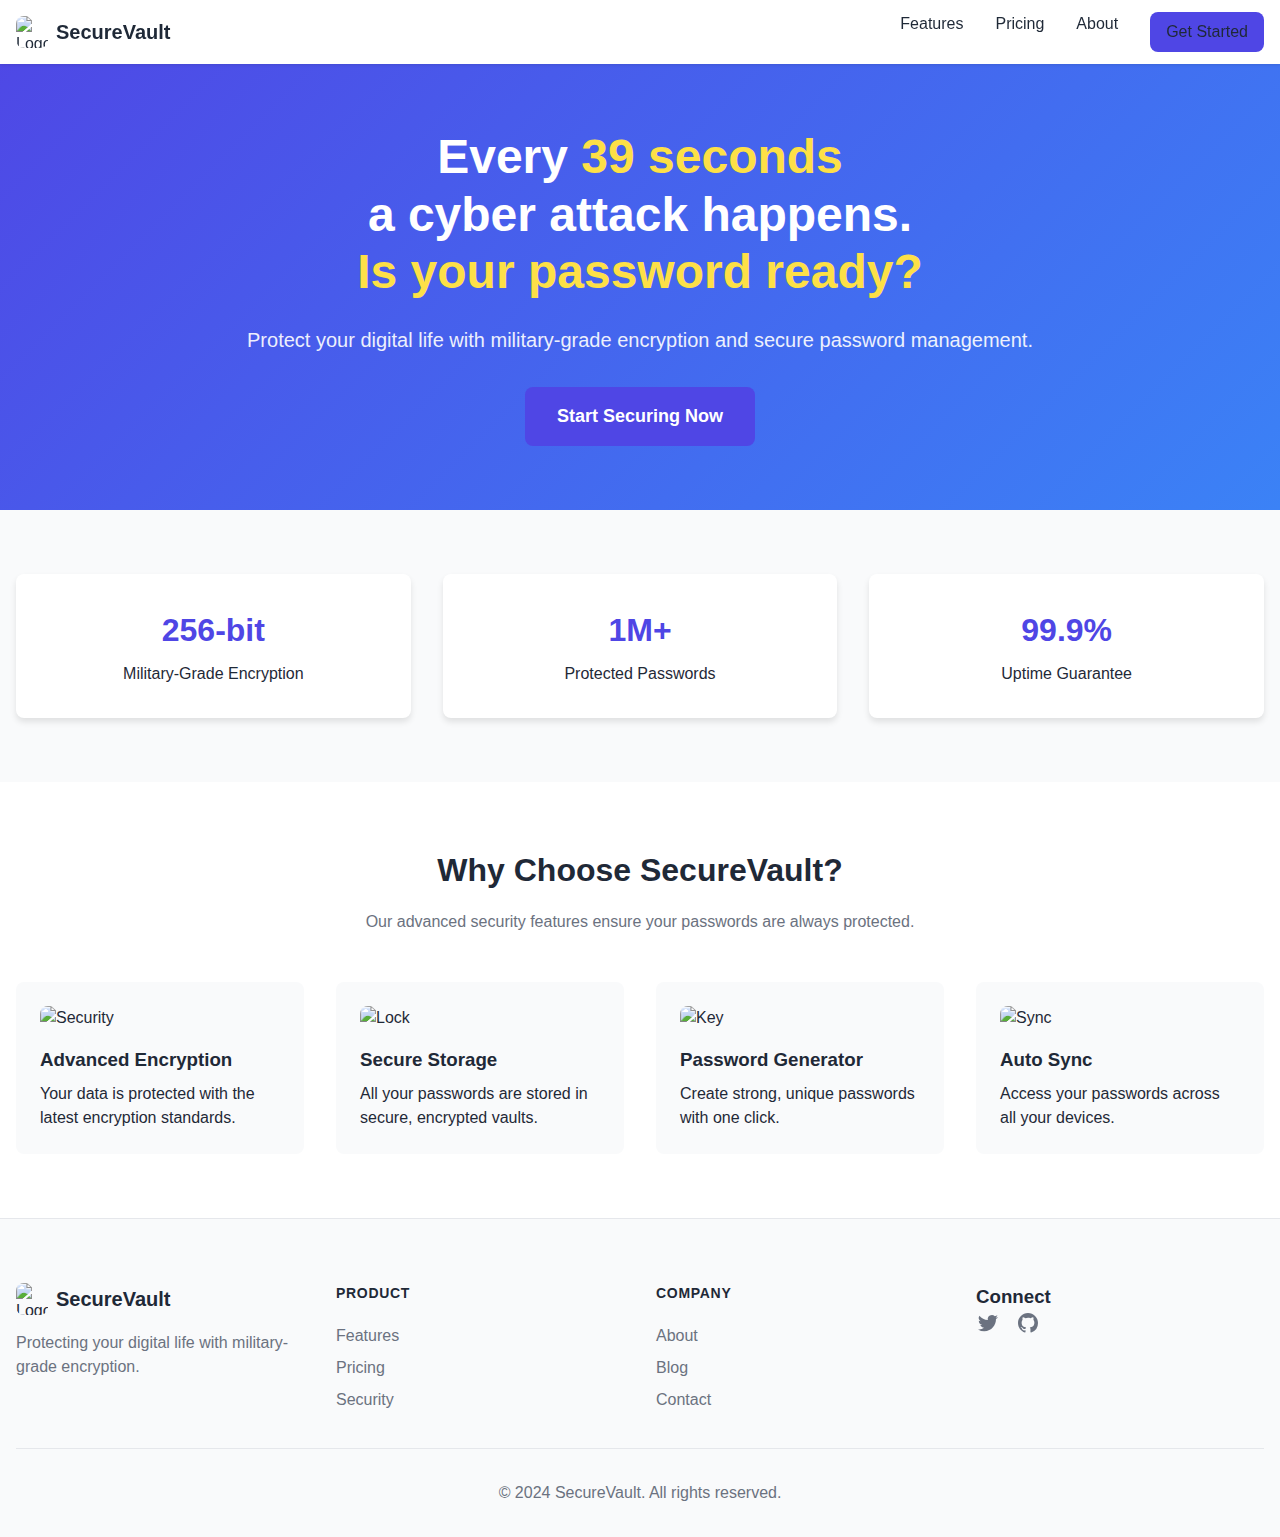
==== index.html @ 6da3cb39 "first commit" ====
<!DOCTYPE html>
<html lang="en">
<head>
    <meta charset="UTF-8">
    <meta name="viewport" content="width=device-width, initial-scale=1.0">
    <title>SecureVault - Password Manager</title>
    <link rel="stylesheet" href="new.css">
</head>
<body>
    <nav class="navbar">
        <div class="container">
            <div class="logo">
                <img src="https://images.unsplash.com/photo-1633265486064-086b219458ec?w=48&h=48&fit=crop" alt="Logo">
                <span>SecureVault</span>
            </div>
            <div class="nav-toggle">
                <span></span>
                <span></span>
                <span></span>
            </div>
            <ul class="nav-menu">
                <li><a href="#features">Features</a></li>
                <li><a href="#pricing">Pricing</a></li>
                <li><a href="#about">About</a></li>
                <li><a href="login.html" class="btn-primary">Get Started</a></li>
            </ul>
        </div>
    </nav>

    <header class="hero">
        <div class="container">
            <h1>Every <span class="highlight">39 seconds</span><br>
                a cyber attack happens.<br>
                <span class="highlight">Is your password ready?</span>
            </h1>
            <p>Protect your digital life with military-grade encryption and secure password management.</p>
            <a href="login.html" class="btn-large">Start Securing Now</a>
        </div>
    </header>

    <section class="stats">
        <div class="container">
            <div class="stat-card">
                <div class="stat-number">256-bit</div>
                <div class="stat-label">Military-Grade Encryption</div>
            </div>
            <div class="stat-card">
                <div class="stat-number">1M+</div>
                <div class="stat-label">Protected Passwords</div>
            </div>
            <div class="stat-card">
                <div class="stat-number">99.9%</div>
                <div class="stat-label">Uptime Guarantee</div>
            </div>
        </div>
    </section>

    <section class="features">
        <div class="container">
            <h2>Why Choose SecureVault?</h2>
            <p class="section-desc">Our advanced security features ensure your passwords are always protected.</p>
            
            <div class="feature-grid">
                <div class="feature-card">
                    <img src="https://images.unsplash.com/photo-1633265486064-086b219458ec?w=48&h=48&fit=crop" alt="Security">
                    <h3>Advanced Encryption</h3>
                    <p>Your data is protected with the latest encryption standards.</p>
                </div>
                <div class="feature-card">
                    <img src="https://images.unsplash.com/photo-1633265486064-086b219458ec?w=48&h=48&fit=crop" alt="Lock">
                    <h3>Secure Storage</h3>
                    <p>All your passwords are stored in secure, encrypted vaults.</p>
                </div>
                <div class="feature-card">
                    <img src="https://images.unsplash.com/photo-1633265486064-086b219458ec?w=48&h=48&fit=crop" alt="Key">
                    <h3>Password Generator</h3>
                    <p>Create strong, unique passwords with one click.</p>
                </div>
                <div class="feature-card">
                    <img src="https://images.unsplash.com/photo-1633265486064-086b219458ec?w=48&h=48&fit=crop" alt="Sync">
                    <h3>Auto Sync</h3>
                    <p>Access your passwords across all your devices.</p>
                </div>
            </div>
        </div>
    </section>

    <footer class="footer">
        <div class="container">
            <div class="footer-grid">
                <div class="footer-brand">
                    <div class="logo">
                        <img src="https://images.unsplash.com/photo-1633265486064-086b219458ec?w=32&h=32&fit=crop" alt="Logo">
                        <span>SecureVault</span>
                    </div>
                    <p>Protecting your digital life with military-grade encryption.</p>
                </div>
                
                <div class="footer-links">
                    <h3>Product</h3>
                    <ul>
                        <li><a href="#">Features</a></li>
                        <li><a href="#">Pricing</a></li>
                        <li><a href="#">Security</a></li>
                    </ul>
                </div>

                <div class="footer-links">
                    <h3>Company</h3>
                    <ul>
                        <li><a href="#">About</a></li>
                        <li><a href="#">Blog</a></li>
                        <li><a href="#">Contact</a></li>
                    </ul>
                </div>

                <div class="footer-social">
                    <h3>Connect</h3>
                    <div class="social-icons">
                        <a href="#" aria-label="Twitter">
                            <svg viewBox="0 0 24 24" fill="currentColor">
                                <path d="M8.29 20.251c7.547 0 11.675-6.253 11.675-11.675 0-.178 0-.355-.012-.53A8.348 8.348 0 0022 5.92a8.19 8.19 0 01-2.357.646 4.118 4.118 0 001.804-2.27 8.224 8.224 0 01-2.605.996 4.107 4.107 0 00-6.993 3.743 11.65 11.65 0 01-8.457-4.287 4.106 4.106 0 001.27 5.477A4.072 4.072 0 012.8 9.713v.052a4.105 4.105 0 003.292 4.022 4.095 4.095 0 01-1.853.07 4.108 4.108 0 003.834 2.85A8.233 8.233 0 012 18.407a11.616 11.616 0 006.29 1.84"/>
                            </svg>
                        </a>
                        <a href="#" aria-label="GitHub">
                            <svg viewBox="0 0 24 24" fill="currentColor">
                                <path d="M12 2C6.477 2 2 6.484 2 12.017c0 4.425 2.865 8.18 6.839 9.504.5.092.682-.217.682-.483 0-.237-.008-.868-.013-1.703-2.782.605-3.369-1.343-3.369-1.343-.454-1.158-1.11-1.466-1.11-1.466-.908-.62.069-.608.069-.608 1.003.07 1.531 1.032 1.531 1.032.892 1.53 2.341 1.088 2.91.832.092-.647.35-1.088.636-1.338-2.22-.253-4.555-1.113-4.555-4.951 0-1.093.39-1.988 1.029-2.688-.103-.253-.446-1.272.098-2.65 0 0 .84-.27 2.75 1.026A9.564 9.564 0 0112 6.844c.85.004 1.705.115 2.504.337 1.909-1.296 2.747-1.027 2.747-1.027.546 1.379.202 2.398.1 2.651.64.7 1.028 1.595 1.028 2.688 0 3.848-2.339 4.695-4.566 4.943.359.309.678.92.678 1.855 0 1.338-.012 2.419-.012 2.747 0 .268.18.58.688.482A10.019 10.019 0 0022 12.017C22 6.484 17.522 2 12 2z"/>
                            </svg>
                        </a>
                    </div>
                </div>
            </div>
            <div class="footer-bottom">
                <p>&copy; 2024 SecureVault. All rights reserved.</p>
            </div>
        </div>
    </footer>

    <script>
        document.querySelector('.nav-toggle').addEventListener('click', function() {
            document.querySelector('.nav-menu').classList.toggle('active');
            this.classList.toggle('active');
        });
    </script>
</body>
</html>
---- new.css ----
/* Reset and Base Styles */
:root {
    --primary-color: #4f46e5;
    --primary-hover: #4338ca;
    --text-dark: #1f2937;
    --text-light: #6b7280;
    --white: #ffffff;
    --gray-50: #f9fafb;
    --gray-100: #f3f4f6;
    --gray-200: #e5e7eb;
}

* {
    margin: 0;
    padding: 0;
    box-sizing: border-box;
}

body {
    font-family: -apple-system, BlinkMacSystemFont, 'Segoe UI', Roboto, Oxygen, Ubuntu, Cantarell, sans-serif;
    line-height: 1.5;
    color: var(--text-dark);
}

.container {
    width: 100%;
    max-width: 1280px;
    margin: 0 auto;
    padding: 0 1rem;
}

/* Buttons */
.btn-primary, .btn-large {
    display: inline-block;
    padding: 0.5rem 1rem;
    background-color: var(--primary-color);
    color: var(--white);
    text-decoration: none;
    border-radius: 0.5rem;
    transition: background-color 0.3s ease;
}

.btn-large {
    padding: 1rem 2rem;
    font-size: 1.125rem;
    font-weight: 600;
}

.btn-primary:hover, .btn-large:hover {
    background-color: var(--primary-hover);
}

/* Navigation */
.navbar {
    position: fixed;
    top: 0;
    left: 0;
    right: 0;
    background: var(--white);
    box-shadow: 0 1px 3px rgba(0,0,0,0.1);
    z-index: 1000;
}

.navbar .container {
    display: flex;
    justify-content: space-between;
    align-items: center;
    height: 4rem;
}

.logo {
    display: flex;
    align-items: center;
    gap: 0.5rem;
}

.logo img {
    width: 2rem;
    height: 2rem;
    border-radius: 0.5rem;
}

.logo span {
    font-size: 1.25rem;
    font-weight: 700;
}

.nav-menu {
    display: flex;
    gap: 2rem;
    list-style: none;
}

.nav-menu a {
    color: var(--text-dark);
    text-decoration: none;
    transition: color 0.3s ease;
}

.nav-menu a:hover {
    color: var(--primary-color);
}

.nav-toggle {
    display: none;
    flex-direction: column;
    gap: 0.25rem;
    cursor: pointer;
}

.nav-toggle span {
    display: block;
    width: 1.5rem;
    height: 2px;
    background-color: var(--text-dark);
    transition: all 0.3s ease;
}

/* Hero Section */
.hero {
    padding: 8rem 0 4rem;
    background: linear-gradient(135deg, #4f46e5 0%, #3b82f6 100%);
    color: var(--white);
    text-align: center;
}

.hero h1 {
    font-size: 3rem;
    line-height: 1.2;
    margin-bottom: 1.5rem;
}

.hero .highlight {
    color: #fde047;
}

.hero p {
    font-size: 1.25rem;
    margin-bottom: 2rem;
    opacity: 0.9;
}

/* Stats Section */
.stats {
    padding: 4rem 0;
    background: var(--gray-50);
}

.stats .container {
    display: grid;
    grid-template-columns: repeat(auto-fit, minmax(250px, 1fr));
    gap: 2rem;
}

.stat-card {
    background: var(--white);
    padding: 2rem;
    border-radius: 0.5rem;
    text-align: center;
    box-shadow: 0 4px 6px rgba(0,0,0,0.1);
}

.stat-number {
    font-size: 2rem;
    font-weight: 700;
    color: var(--primary-color);
    margin-bottom: 0.5rem;
}

/* Features Section */
.features {
    padding: 4rem 0;
    background: var(--white);
}

.features h2 {
    text-align: center;
    font-size: 2rem;
    margin-bottom: 1rem;
}

.section-desc {
    text-align: center;
    color: var(--text-light);
    margin-bottom: 3rem;
}

.feature-grid {
    display: grid;
    grid-template-columns: repeat(auto-fit, minmax(250px, 1fr));
    gap: 2rem;
}

.feature-card {
    padding: 1.5rem;
    background: var(--gray-50);
    border-radius: 0.5rem;
    transition: transform 0.3s ease, box-shadow 0.3s ease;
}

.feature-card:hover {
    transform: translateY(-5px);
    box-shadow: 0 4px 12px rgba(0,0,0,0.1);
}

.feature-card img {
    width: 3rem;
    height: 3rem;
    margin-bottom: 1rem;
    border-radius: 0.5rem;
}

.feature-card h3 {
    margin-bottom: 0.5rem;
}

/* Footer */
.footer {
    background: var(--gray-50);
    padding: 4rem 0 2rem;
    border-top: 1px solid var(--gray-200);
}

.footer-grid {
    display: grid;
    grid-template-columns: repeat(auto-fit, minmax(200px, 1fr));
    gap: 2rem;
    margin-bottom: 2rem;
}

.footer-brand p {
    color: var(--text-light);
    margin-top: 1rem;
}

.footer-links h3 {
    font-size: 0.875rem;
    text-transform: uppercase;
    letter-spacing: 0.05em;
    margin-bottom: 1rem;
}

.footer-links ul {
    list-style: none;
}

.footer-links a {
    color: var(--text-light);
    text-decoration: none;
    display: block;
    padding: 0.25rem 0;
    transition: color 0.3s ease;
}

.footer-links a:hover {
    color: var(--primary-color);
}

.social-icons {
    display: flex;
    gap: 1rem;
}

.social-icons a {
    color: var(--text-light);
    transition: color 0.3s ease;
}

.social-icons svg {
    width: 1.5rem;
    height: 1.5rem;
}

.social-icons a:hover {
    color: var(--primary-color);
}

.footer-bottom {
    text-align: center;
    padding-top: 2rem;
    border-top: 1px solid var(--gray-200);
    color: var(--text-light);
}

/* Responsive Design */
@media (max-width: 768px) {
    .nav-toggle {
        display: flex;
    }

    .nav-menu {
        display: none;
        position: absolute;
        top: 4rem;
        left: 0;
        right: 0;
        background: var(--white);
        padding: 1rem;
        box-shadow: 0 2px 4px rgba(0,0,0,0.1);
        flex-direction: column;
        gap: 1rem;
    }

    .nav-menu.active {
        display: flex;
    }

    .hero h1 {
        font-size: 2rem;
    }

    .hero p {
        font-size: 1rem;
    }

    .stats .container {
        grid-template-columns: 1fr;
    }

    .feature-grid {
        grid-template-columns: 1fr;
    }

    .footer-grid {
        grid-template-columns: 1fr;
    }
}

/* Animations */
@keyframes fadeIn {
    from { opacity: 0; transform: translateY(20px); }
    to { opacity: 1; transform: translateY(0); }
}

.hero > * {
    animation: fadeIn 0.6s ease-out forwards;
}
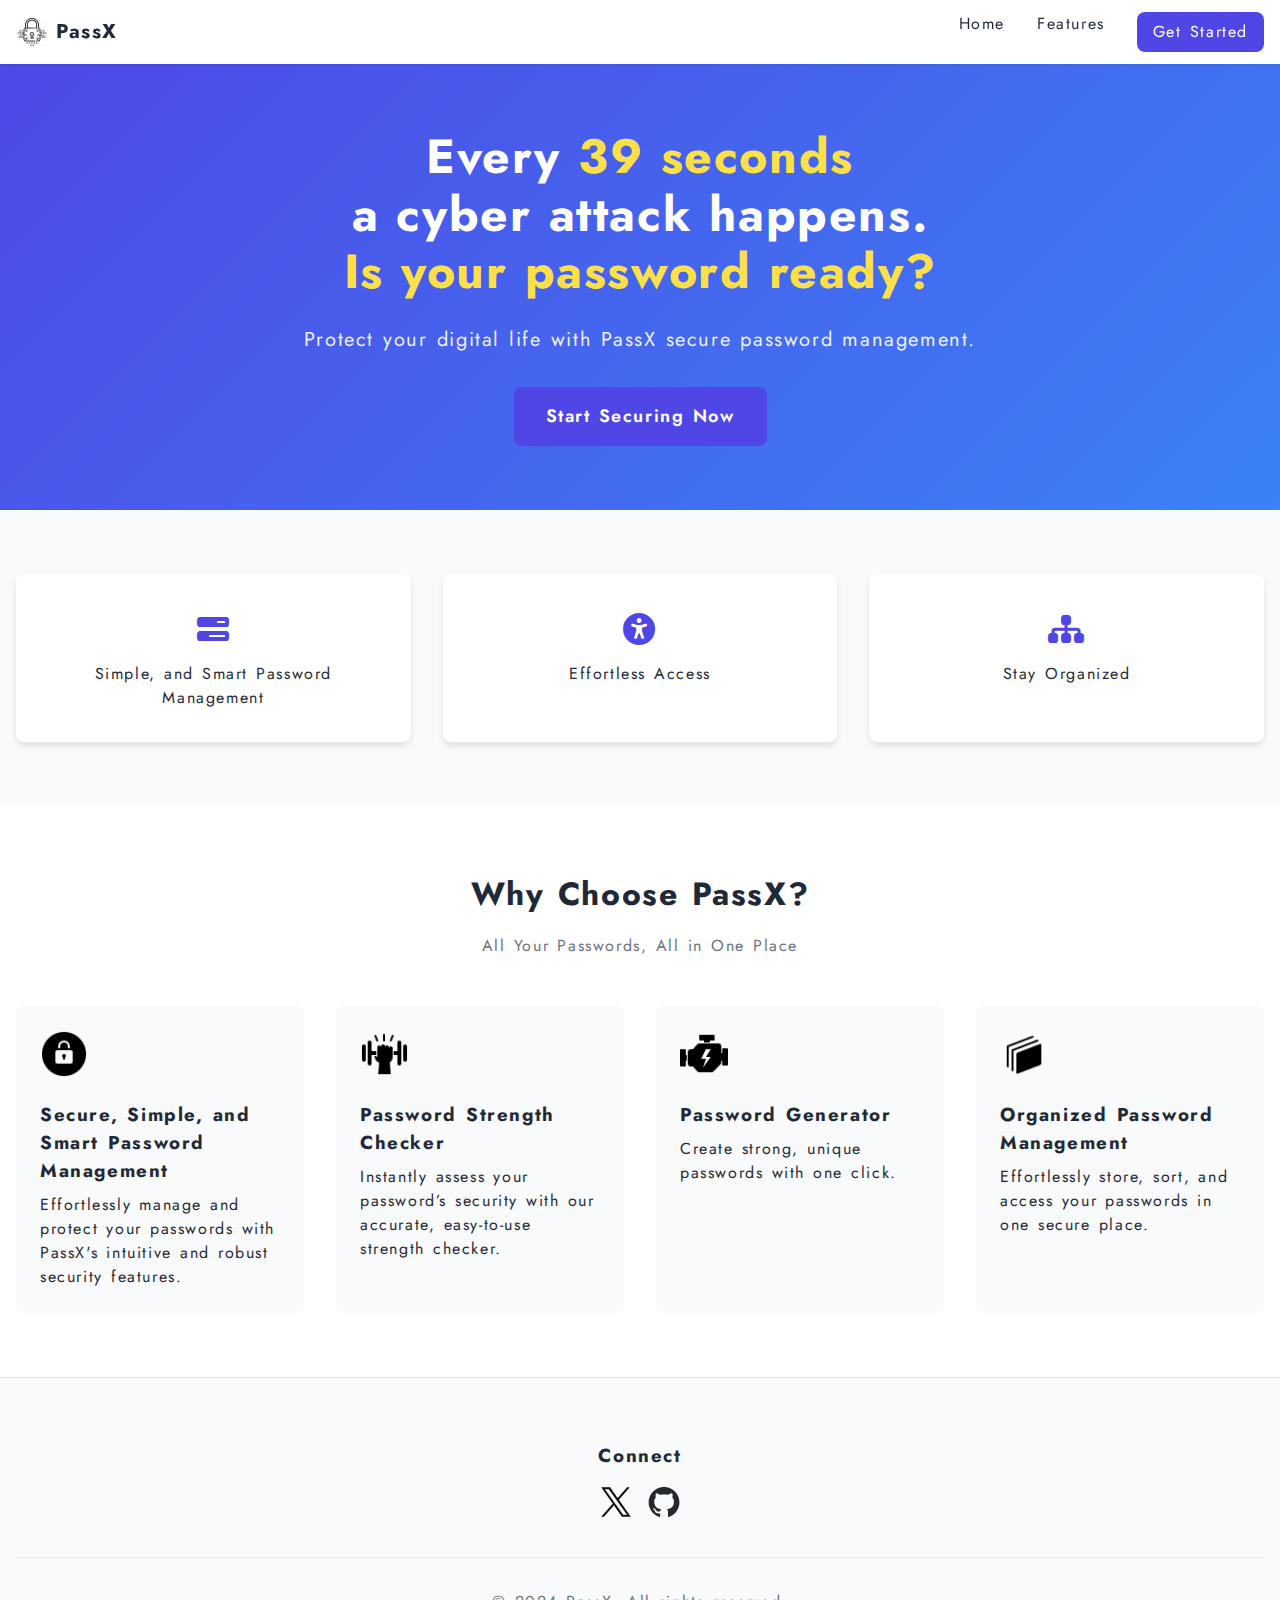
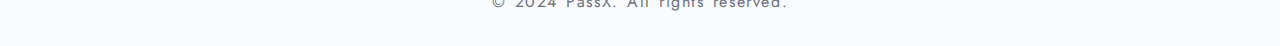
==== commit 6a72e1aa: "final changes as of now" ====
--- a/index.html
+++ b/index.html
@@ -3,15 +3,16 @@
 <head>
     <meta charset="UTF-8">
     <meta name="viewport" content="width=device-width, initial-scale=1.0">
-    <title>SecureVault - Password Manager</title>
+    <title>PassX</title>
     <link rel="stylesheet" href="new.css">
+    <link rel="stylesheet" href="https://cdnjs.cloudflare.com/ajax/libs/font-awesome/6.6.0/css/all.min.css" />
 </head>
 <body>
     <nav class="navbar">
         <div class="container">
             <div class="logo">
-                <img src="https://images.unsplash.com/photo-1633265486064-086b219458ec?w=48&h=48&fit=crop" alt="Logo">
-                <span>SecureVault</span>
+                <img src="WhatsApp Image 2024-10-29 at 00.21.52_0e4ccb51.jpg" alt="Logo">
+                <span>PassX</span>
             </div>
             <div class="nav-toggle">
                 <span></span>
@@ -19,21 +20,20 @@
                 <span></span>
             </div>
             <ul class="nav-menu">
+                <li><a href="#hero-section">Home</a></li>
                 <li><a href="#features">Features</a></li>
-                <li><a href="#pricing">Pricing</a></li>
-                <li><a href="#about">About</a></li>
-                <li><a href="login.html" class="btn-primary">Get Started</a></li>
+                <li><a href="login.html" id="gtstd" class="btn-primary">Get Started</a></li>
             </ul>
         </div>
     </nav>
 
-    <header class="hero">
+    <header id="hero-section" class="hero">
         <div class="container">
             <h1>Every <span class="highlight">39 seconds</span><br>
                 a cyber attack happens.<br>
                 <span class="highlight">Is your password ready?</span>
             </h1>
-            <p>Protect your digital life with military-grade encryption and secure password management.</p>
+            <p>Protect your digital life with PassX secure password management.</p>
             <a href="login.html" class="btn-large">Start Securing Now</a>
         </div>
     </header>
@@ -41,45 +41,45 @@
     <section class="stats">
         <div class="container">
             <div class="stat-card">
-                <div class="stat-number">256-bit</div>
-                <div class="stat-label">Military-Grade Encryption</div>
+                <div class="stat-number"><i class="fa-solid fa-bars-progress"></i></div>
+                <div class="stat-label">Simple, and Smart Password Management</div>
             </div>
             <div class="stat-card">
-                <div class="stat-number">1M+</div>
-                <div class="stat-label">Protected Passwords</div>
+                <div class="stat-number"><i class="fa-solid fa-universal-access"></i></div>
+                <div class="stat-label">Effortless Access</div>
             </div>
             <div class="stat-card">
-                <div class="stat-number">99.9%</div>
-                <div class="stat-label">Uptime Guarantee</div>
+                <div class="stat-number"><i class="fa-solid fa-sitemap"></i></div>
+                <div class="stat-label">Stay Organized</div>
             </div>
         </div>
     </section>
 
-    <section class="features">
+    <section id="features">
         <div class="container">
-            <h2>Why Choose SecureVault?</h2>
-            <p class="section-desc">Our advanced security features ensure your passwords are always protected.</p>
+            <h2>Why Choose PassX?</h2>
+            <p class="section-desc">All Your Passwords, All in One Place</p>
             
             <div class="feature-grid">
                 <div class="feature-card">
-                    <img src="https://images.unsplash.com/photo-1633265486064-086b219458ec?w=48&h=48&fit=crop" alt="Security">
-                    <h3>Advanced Encryption</h3>
-                    <p>Your data is protected with the latest encryption standards.</p>
+                    <img src="security.png" alt="Security">
+                    <h3>Secure, Simple, and Smart Password Management</h3>
+                    <p>Effortlessly manage and protect your passwords with PassX's intuitive and robust security features.</p>
                 </div>
                 <div class="feature-card">
-                    <img src="https://images.unsplash.com/photo-1633265486064-086b219458ec?w=48&h=48&fit=crop" alt="Lock">
-                    <h3>Secure Storage</h3>
-                    <p>All your passwords are stored in secure, encrypted vaults.</p>
+                    <img src="strength.png" alt="Lock">
+                    <h3>Password Strength Checker</h3>
+                    <p>Instantly assess your password’s security with our accurate, easy-to-use strength checker.</p>
                 </div>
                 <div class="feature-card">
-                    <img src="https://images.unsplash.com/photo-1633265486064-086b219458ec?w=48&h=48&fit=crop" alt="Key">
+                    <img src="generator.png" alt="Key">
                     <h3>Password Generator</h3>
                     <p>Create strong, unique passwords with one click.</p>
                 </div>
                 <div class="feature-card">
-                    <img src="https://images.unsplash.com/photo-1633265486064-086b219458ec?w=48&h=48&fit=crop" alt="Sync">
-                    <h3>Auto Sync</h3>
-                    <p>Access your passwords across all your devices.</p>
+                    <img src="organized.png" alt="Sync">
+                    <h3>Organized Password Management</h3>
+                    <p>Effortlessly store, sort, and access your passwords in one secure place.</p>
                 </div>
             </div>
         </div>
@@ -88,50 +88,20 @@
     <footer class="footer">
         <div class="container">
             <div class="footer-grid">
-                <div class="footer-brand">
-                    <div class="logo">
-                        <img src="https://images.unsplash.com/photo-1633265486064-086b219458ec?w=32&h=32&fit=crop" alt="Logo">
-                        <span>SecureVault</span>
-                    </div>
-                    <p>Protecting your digital life with military-grade encryption.</p>
-                </div>
-                
-                <div class="footer-links">
-                    <h3>Product</h3>
-                    <ul>
-                        <li><a href="#">Features</a></li>
-                        <li><a href="#">Pricing</a></li>
-                        <li><a href="#">Security</a></li>
-                    </ul>
-                </div>
-
-                <div class="footer-links">
-                    <h3>Company</h3>
-                    <ul>
-                        <li><a href="#">About</a></li>
-                        <li><a href="#">Blog</a></li>
-                        <li><a href="#">Contact</a></li>
-                    </ul>
-                </div>
-
                 <div class="footer-social">
                     <h3>Connect</h3>
                     <div class="social-icons">
-                        <a href="#" aria-label="Twitter">
-                            <svg viewBox="0 0 24 24" fill="currentColor">
-                                <path d="M8.29 20.251c7.547 0 11.675-6.253 11.675-11.675 0-.178 0-.355-.012-.53A8.348 8.348 0 0022 5.92a8.19 8.19 0 01-2.357.646 4.118 4.118 0 001.804-2.27 8.224 8.224 0 01-2.605.996 4.107 4.107 0 00-6.993 3.743 11.65 11.65 0 01-8.457-4.287 4.106 4.106 0 001.27 5.477A4.072 4.072 0 012.8 9.713v.052a4.105 4.105 0 003.292 4.022 4.095 4.095 0 01-1.853.07 4.108 4.108 0 003.834 2.85A8.233 8.233 0 012 18.407a11.616 11.616 0 006.29 1.84"/>
-                            </svg>
+                        <a href="https://x.com/Sandeepbm886" target="_blank" rel="noopener noreferrer" aria-label="X">
+                            <img src="xlogo.png" alt="X">
                         </a>
-                        <a href="#" aria-label="GitHub">
-                            <svg viewBox="0 0 24 24" fill="currentColor">
-                                <path d="M12 2C6.477 2 2 6.484 2 12.017c0 4.425 2.865 8.18 6.839 9.504.5.092.682-.217.682-.483 0-.237-.008-.868-.013-1.703-2.782.605-3.369-1.343-3.369-1.343-.454-1.158-1.11-1.466-1.11-1.466-.908-.62.069-.608.069-.608 1.003.07 1.531 1.032 1.531 1.032.892 1.53 2.341 1.088 2.91.832.092-.647.35-1.088.636-1.338-2.22-.253-4.555-1.113-4.555-4.951 0-1.093.39-1.988 1.029-2.688-.103-.253-.446-1.272.098-2.65 0 0 .84-.27 2.75 1.026A9.564 9.564 0 0112 6.844c.85.004 1.705.115 2.504.337 1.909-1.296 2.747-1.027 2.747-1.027.546 1.379.202 2.398.1 2.651.64.7 1.028 1.595 1.028 2.688 0 3.848-2.339 4.695-4.566 4.943.359.309.678.92.678 1.855 0 1.338-.012 2.419-.012 2.747 0 .268.18.58.688.482A10.019 10.019 0 0022 12.017C22 6.484 17.522 2 12 2z"/>
-                            </svg>
+                        <a href="https://github.com/Sandeepbm886/PassX" target="_blank" rel="noopener noreferrer" aria-label="GitHub">
+                            <img src="github-mark.png" alt="GitHub">
                         </a>
                     </div>
                 </div>
             </div>
             <div class="footer-bottom">
-                <p>&copy; 2024 SecureVault. All rights reserved.</p>
+                <p>&copy; 2024 PassX. All rights reserved.</p>
             </div>
         </div>
     </footer>
--- a/new.css
+++ b/new.css
@@ -1,4 +1,5 @@
 /* Reset and Base Styles */
+@import url('https://fonts.googleapis.com/css2?family=Jost&display=swap');
 :root {
     --primary-color: #4f46e5;
     --primary-hover: #4338ca;
@@ -9,6 +10,9 @@
     --gray-100: #f3f4f6;
     --gray-200: #e5e7eb;
 }
+html{
+    scroll-behavior: smooth;
+}
 
 * {
     margin: 0;
@@ -17,8 +21,10 @@
 }
 
 body {
-    font-family: -apple-system, BlinkMacSystemFont, 'Segoe UI', Roboto, Oxygen, Ubuntu, Cantarell, sans-serif;
+    font-family: 'Jost', sans-serif;
     line-height: 1.5;
+    word-spacing: .1rem;
+    letter-spacing: .1rem;
     color: var(--text-dark);
 }
 
@@ -39,6 +45,7 @@
     border-radius: 0.5rem;
     transition: background-color 0.3s ease;
 }
+
 
 .btn-large {
     padding: 1rem 2rem;
@@ -89,6 +96,11 @@
     display: flex;
     gap: 2rem;
     list-style: none;
+    transition: display 0.3s ease;
+    -webkit-transition: display 0.3s ease;
+    -moz-transition: display 0.3s ease;
+    -ms-transition: display 0.3s ease;
+    -o-transition: display 0.3s ease;
 }
 
 .nav-menu a {
@@ -96,6 +108,11 @@
     text-decoration: none;
     transition: color 0.3s ease;
 }
+#gtstd{
+    color: white;
+}
+
+
 
 .nav-menu a:hover {
     color: var(--primary-color);
@@ -168,12 +185,12 @@
 }
 
 /* Features Section */
-.features {
+#features {
     padding: 4rem 0;
     background: var(--white);
 }
 
-.features h2 {
+#features h2 {
     text-align: center;
     font-size: 2rem;
     margin-bottom: 1rem;
@@ -219,6 +236,9 @@
     background: var(--gray-50);
     padding: 4rem 0 2rem;
     border-top: 1px solid var(--gray-200);
+    display: flex;
+    flex-direction: column;
+    align-items: center;
 }
 
 .footer-grid {
@@ -226,6 +246,7 @@
     grid-template-columns: repeat(auto-fit, minmax(200px, 1fr));
     gap: 2rem;
     margin-bottom: 2rem;
+    align-self: center;
 }
 
 .footer-brand p {
@@ -238,6 +259,13 @@
     text-transform: uppercase;
     letter-spacing: 0.05em;
     margin-bottom: 1rem;
+}
+.footer-social{
+    display: flex;
+    flex-direction: column;
+    align-items: center;
+    justify-content: center;
+    gap: 1rem;
 }
 
 .footer-links ul {
@@ -261,18 +289,19 @@
     gap: 1rem;
 }
 
-.social-icons a {
-    color: var(--text-light);
-    transition: color 0.3s ease;
-}
-
-.social-icons svg {
-    width: 1.5rem;
-    height: 1.5rem;
-}
-
-.social-icons a:hover {
-    color: var(--primary-color);
+.social-icons a img{
+    height: 2rem;
+    transition: scale 0.3s ease;
+    -webkit-transition: scale 0.3s ease;
+    -moz-transition: scale 0.3s ease;
+    -ms-transition: scale 0.3s ease;
+    -o-transition: scale 0.3s ease;
+}
+
+
+
+.social-icons a img:hover {
+    scale: 1.2;
 }
 
 .footer-bottom {
@@ -286,7 +315,7 @@
 @media (max-width: 768px) {
     .nav-toggle {
         display: flex;
-    }
+}
 
     .nav-menu {
         display: none;
@@ -299,7 +328,7 @@
         box-shadow: 0 2px 4px rgba(0,0,0,0.1);
         flex-direction: column;
         gap: 1rem;
-    }
+}
 
     .nav-menu.active {
         display: flex;
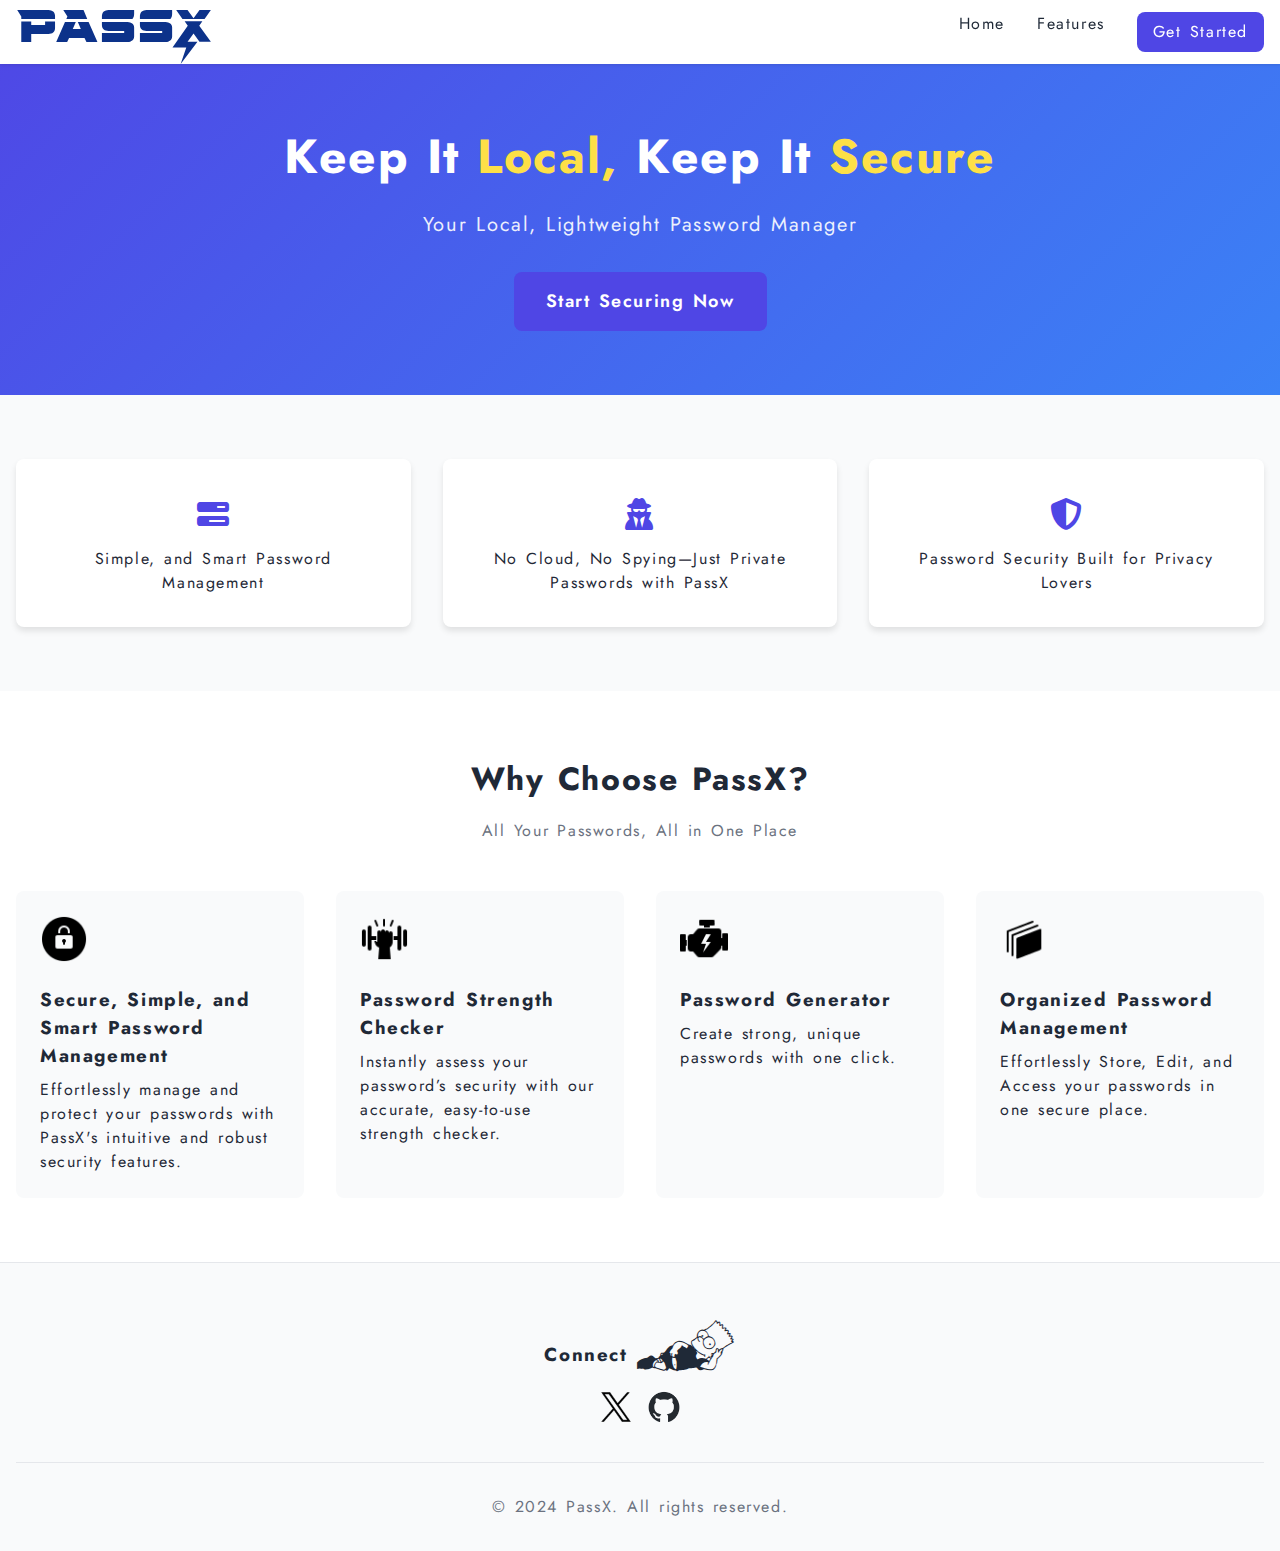
==== commit 3bc774ac: "minor changes" ====
--- a/index.html
+++ b/index.html
@@ -11,7 +11,7 @@
     <nav class="navbar">
         <div class="container">
             <div class="logo">
-                <img src="WhatsApp Image 2024-10-29 at 00.21.52_0e4ccb51.jpg" alt="Logo">
+                <!-- <img src="WhatsApp Image 2024-10-29 at 00.21.52_0e4ccb51.jpg" alt="Logo"> -->
                 <span>PassX</span>
             </div>
             <div class="nav-toggle">
@@ -29,11 +29,10 @@
 
     <header id="hero-section" class="hero">
         <div class="container">
-            <h1>Every <span class="highlight">39 seconds</span><br>
-                a cyber attack happens.<br>
-                <span class="highlight">Is your password ready?</span>
+            <h1>Keep It <span>Local,</span> Keep It <span>Secure</span>
+                <br>
             </h1>
-            <p>Protect your digital life with PassX secure password management.</p>
+            <p>Your Local, Lightweight Password Manager</p>
             <a href="login.html" class="btn-large">Start Securing Now</a>
         </div>
     </header>
@@ -45,12 +44,12 @@
                 <div class="stat-label">Simple, and Smart Password Management</div>
             </div>
             <div class="stat-card">
-                <div class="stat-number"><i class="fa-solid fa-universal-access"></i></div>
-                <div class="stat-label">Effortless Access</div>
+                <div class="stat-number"><i class="fa-solid fa-user-secret"></i></div>
+                <div class="stat-label">No Cloud, No Spying—Just Private Passwords with PassX</div>
             </div>
             <div class="stat-card">
-                <div class="stat-number"><i class="fa-solid fa-sitemap"></i></div>
-                <div class="stat-label">Stay Organized</div>
+                <div class="stat-number"><i class="fa-solid fa-shield-halved"></i></div>
+                <div class="stat-label">Password Security Built for Privacy Lovers</div>
             </div>
         </div>
     </section>
@@ -79,7 +78,7 @@
                 <div class="feature-card">
                     <img src="organized.png" alt="Sync">
                     <h3>Organized Password Management</h3>
-                    <p>Effortlessly store, sort, and access your passwords in one secure place.</p>
+                    <p>Effortlessly Store, Edit, and Access your passwords in one secure place.</p>
                 </div>
             </div>
         </div>
@@ -89,7 +88,7 @@
         <div class="container">
             <div class="footer-grid">
                 <div class="footer-social">
-                    <h3>Connect</h3>
+                    <h3>Connect <span class="bart">b</span></h3>
                     <div class="social-icons">
                         <a href="https://x.com/Sandeepbm886" target="_blank" rel="noopener noreferrer" aria-label="X">
                             <img src="xlogo.png" alt="X">
--- a/new.css
+++ b/new.css
@@ -1,5 +1,12 @@
-/* Reset and Base Styles */
 @import url('https://fonts.googleapis.com/css2?family=Jost&display=swap');
+@font-face{
+    font-family: myfont;
+    src: url(superchargestraightlaser.ttf);
+}
+@font-face{
+    font-family: bart;
+    src: url(SIMPSONS.TTF);
+}
 :root {
     --primary-color: #4f46e5;
     --primary-hover: #4338ca;
@@ -13,6 +20,9 @@
 html{
     scroll-behavior: smooth;
 }
+h1 span{
+    color: #fde047;
+}
 
 * {
     margin: 0;
@@ -88,8 +98,12 @@
 }
 
 .logo span {
-    font-size: 1.25rem;
-    font-weight: 700;
+    font-family: myfont;
+    font-size: 3rem;
+    color: #0c328a;
+    
+    
+    
 }
 
 .nav-menu {
@@ -309,6 +323,10 @@
     padding-top: 2rem;
     border-top: 1px solid var(--gray-200);
     color: var(--text-light);
+}
+.bart{
+    font-family: bart;
+    font-size: 2rem;
 }
 
 /* Responsive Design */
@@ -337,6 +355,9 @@
     .hero h1 {
         font-size: 2rem;
     }
+    .logo span{
+        font-size: 2rem;
+    }
 
     .hero p {
         font-size: 1rem;
